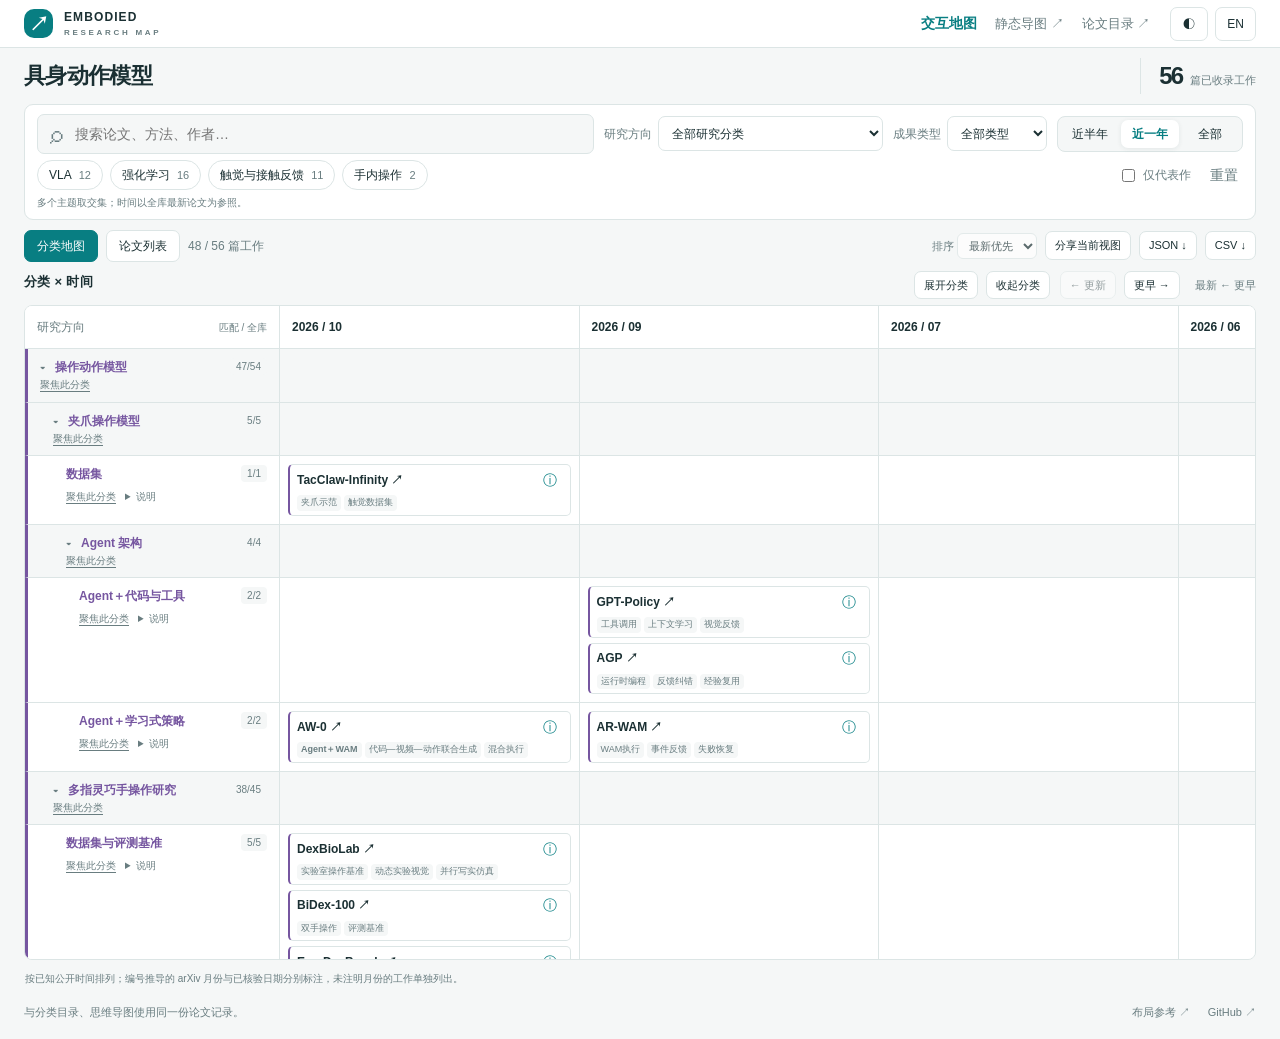
==== site/index.html @ ee086beb "Add ten research papers and synchronize catalog, taxonomy and maps" ====
<!doctype html>
<html lang="zh-CN">
<head>
<meta charset="utf-8">
<meta name="viewport" content="width=device-width, initial-scale=1">
<meta name="description" content="Explore embodied action research by category, publication time and topic.">
<title>具身动作模型 · Interactive Map</title>
<link rel="stylesheet" href="style.css?v=629d9f12253abc7c">
<script defer src="map-data.js?v=629d9f12253abc7c"></script>
<script defer src="map-core.js?v=629d9f12253abc7c"></script>
<script defer src="app.js?v=629d9f12253abc7c"></script>
</head>
<body>
<header class="masthead">
  <a class="brand" href="index.html"><span class="brand-mark" aria-hidden="true">↗</span><span>EMBODIED<span class="brand-sub">RESEARCH MAP</span></span></a>
  <nav aria-label="Views"><span class="nav-current" id="nav-map">交互地图</span><a id="static-map" href="mindmap_cn.svg">静态导图 ↗</a><a id="catalog-link" href="https://github.com/ZGCA-HMI-Lab/Embodied-Agent-Research-Map/blob/main/catalog/README_cn.md">论文目录 ↗</a></nav>
  <div class="utilities"><button id="theme" type="button" aria-label="切换深浅主题">◐</button><button id="language" type="button">EN</button></div>
</header>
<main>
  <section class="intro" aria-labelledby="title">
    <div><h1 id="title">具身动作模型</h1><p id="subtitle">沿时间探索研究方向，从论文看见方法。</p></div>
    <div class="collection-stat"><strong id="total">—</strong><span id="total-label">篇已收录工作</span></div>
  </section>
  <section class="filters" aria-label="筛选论文" id="filter-panel">
    <div class="filter-top">
      <label class="search-box"><span aria-hidden="true">⌕</span><input type="search" id="search" placeholder="搜索论文、方法、作者…" aria-label="搜索论文"></label>
      <label class="kind-box category-box"><span id="category-label">研究分类</span><select id="category"></select></label>
      <label class="kind-box"><span id="kind-label">成果类型</span><select id="kind" aria-label="成果类型"></select></label>
      <div class="range" role="group" id="range-buttons" aria-label="时间范围"></div>
    </div>
    <div class="filter-bottom"><div class="topics" id="topics" role="group" aria-label="主题筛选"></div><label class="representatives"><input id="representatives" type="checkbox"><span id="representatives-label">仅代表作</span></label><button id="reset" class="text-button" type="button">重置</button></div>
    <div id="active-filters" class="active-filters"></div>
    <p class="filter-hint" id="filter-hint">多个主题取交集；时间以全库最新论文为参照。</p>
  </section>
  <section class="map-section" aria-labelledby="map-heading">
    <div class="map-toolbar">
      <div class="view-tabs" role="group" aria-label="View"><button id="view-map" data-view="map">分类地图</button><button id="view-list" data-view="list">论文列表</button><span id="result-count" role="status" aria-live="polite"></span></div>
      <div class="map-actions"><label><span id="sort-label">排序</span> <select id="sort"></select></label><button id="share">分享当前视图</button><button data-export="json">JSON ↓</button><button data-export="csv">CSV ↓</button></div>
    </div>
    <div class="category-context"><div><h2 id="map-heading">分类 × 时间</h2><p id="category-description"></p></div><button id="overview">返回总览</button></div>
    <div id="map-controls" class="map-toolbar compact-toolbar"><div class="map-actions"><button id="expand">展开分类</button><button id="collapse">收起分类</button></div><div class="map-actions"><button id="newer">← 更新</button><button id="earlier">更早 →</button><span id="time-direction">最新 ← 更早</span></div></div>
    <p id="state-notice" class="notice" hidden></p>
    <div class="timeline" id="timeline" tabindex="0" aria-label="按分类和时间排列的论文"></div>
    <div id="paper-list" class="paper-list" hidden></div>
    <button id="load-more" class="load-more" hidden></button>
    <p class="time-note" id="time-note"></p>
  </section>
</main>
<footer><span id="footer-note">与分类目录、思维导图使用同一份论文记录。</span><a href="https://github.com/ZGCA-HMI-Lab/Memory-in-World-Models#interactive-map" id="reference">布局参考 ↗</a><a id="repository" href="https://github.com/ZGCA-HMI-Lab/Embodied-Agent-Research-Map">GitHub ↗</a></footer>
<dialog id="detail" aria-labelledby="detail-title"><button type="button" id="close-detail" aria-label="关闭详情">×</button><div id="detail-content"></div></dialog>
<dialog id="share-dialog" aria-labelledby="share-title"><h2 id="share-title">分享链接</h2><p id="share-help"></p><textarea id="share-value" readonly rows="4"></textarea><button id="close-share">关闭</button></dialog>
<div id="toast" role="status" aria-live="polite"></div>
<noscript><p class="empty">交互地图需要 JavaScript。您仍可查看 <a href="mindmap_cn.svg">静态导图</a>。</p></noscript>
</body>
</html>
---- site/style.css ----
/* Category/time layout inspired by Memory-in-World-Models; maintained view assets. */
:root{color-scheme:light;--bg:#f5f7f7;--surface:#fff;--ink:#1b3033;--muted:#697d80;--line:#dce5e5;--teal:#087e82;--tint:#edf7f5;--shadow:0 12px 36px #183d3f10;--label-width:290px}
:root[data-theme=dark]{color-scheme:dark;--bg:#101c20;--surface:#18272c;--ink:#e6f0ef;--muted:#a3b9ba;--line:#31484d;--teal:#77d7cb;--tint:#203e40;--shadow:0 12px 36px #0003}
*{box-sizing:border-box}body{margin:0;background:var(--bg);color:var(--ink);font-family:-apple-system,BlinkMacSystemFont,"Segoe UI","PingFang SC","Microsoft YaHei",sans-serif;font-size:14px;line-height:1.5}button,input,select{font:inherit}button,a,input,select{touch-action:manipulation}button{cursor:pointer;color:inherit}a{color:var(--teal);text-decoration:none}a:hover{text-decoration:underline}button:focus-visible,a:focus-visible,input:focus-visible,select:focus-visible,.timeline:focus-visible{outline:3px solid var(--teal);outline-offset:3px}button:disabled{cursor:default;opacity:.45}button{border:1px solid var(--line);background:var(--surface);border-radius:7px;padding:7px 11px}button:hover{border-color:var(--teal)}
.masthead{height:82px;display:flex;align-items:center;gap:32px;padding:0 4vw;background:var(--surface);border-bottom:1px solid var(--line)}.brand{display:flex;align-items:center;gap:11px;color:var(--ink);font-size:15px;font-weight:750;letter-spacing:1.1px;line-height:1.2}.brand:hover{text-decoration:none}.brand-mark{display:grid;place-items:center;width:38px;height:38px;border-radius:10px;background:var(--teal);color:var(--surface);font-size:26px;letter-spacing:0}.brand-sub{display:block;font-size:9px;letter-spacing:2.7px;margin-top:4px;color:var(--muted)}nav{display:flex;gap:26px;margin-left:auto;align-items:center}nav a{color:var(--muted);font-size:13px}.nav-current{color:var(--teal);font-weight:650}.utilities{display:flex;gap:7px}.utilities button{min-width:38px;font-size:12px}
main{max-width:1800px;padding:35px 4vw 20px;margin:auto}.intro{display:flex;align-items:center;justify-content:space-between;margin-bottom:27px;gap:20px}.eyebrow{color:var(--teal);font-size:10px;font-weight:700;letter-spacing:2.3px;margin-bottom:8px}h1{font-size:32px;letter-spacing:-.7px;line-height:1.25;margin:0;font-weight:700}.intro p{color:var(--muted);margin:10px 0 0;font-size:14px}.collection-stat{display:flex;align-items:baseline;gap:12px;border-left:1px solid var(--line);padding-left:28px}.collection-stat strong{font-size:42px;font-weight:600;letter-spacing:-2px}.collection-stat span{color:var(--muted);font-size:12px}
.filters{background:var(--surface);border:1px solid var(--line);border-radius:12px;padding:18px 20px;box-shadow:var(--shadow);margin-bottom:27px}.filter-top,.filter-bottom{display:flex;align-items:center;gap:14px;flex-wrap:wrap}.search-box{display:flex;align-items:center;gap:10px;flex:1;min-width:220px;border:1px solid var(--line);border-radius:7px;padding:0 12px;background:var(--bg)}.search-box>span{font-size:25px;color:var(--muted)}.search-box input{width:100%;border:0;background:transparent;color:var(--ink);height:39px;outline-offset:0}.kind-box{display:flex;gap:10px;align-items:center;color:var(--muted);font-size:12px}.kind-box select{height:40px;min-width:118px;background:var(--surface);color:var(--ink);border:1px solid var(--line);border-radius:7px;padding:0 9px}.range{display:flex;background:var(--bg);padding:3px;border:1px solid var(--line);border-radius:8px;gap:2px}.range button{border:0;background:transparent;font-size:12px;min-width:58px;padding:7px 9px}.range button[aria-pressed=true]{background:var(--surface);box-shadow:0 1px 5px #183d3f16;color:var(--teal);font-weight:650}.filter-bottom{margin-top:15px}.topics{display:flex;flex-wrap:wrap;gap:7px;flex:1}.topic{font-size:12px;padding:5px 11px;border-radius:20px}.topic span{margin-left:7px;color:var(--muted);font-size:11px}.topic[aria-pressed=true]{background:var(--tint);border-color:var(--teal);color:var(--teal)}.representatives{color:var(--muted);font-size:12px;display:flex;align-items:center;gap:5px;white-space:nowrap}input[type=checkbox]{accent-color:var(--teal)}.text-button{border:0;color:var(--muted);padding:5px}.filter-hint{font-size:11px;color:var(--muted);margin:11px 0 0}
.map-toolbar{display:flex;justify-content:space-between;align-items:center;gap:15px;margin-bottom:12px}.map-toolbar>div{display:flex;align-items:center;gap:12px}h2{font-size:15px;letter-spacing:.3px;margin:0}#result-count{font-size:12px;color:var(--muted)}.map-actions button{font-size:11px;padding:5px 9px}.map-actions span{font-size:11px;color:var(--muted);margin-left:7px}.timeline{max-height:72vh;overflow:auto;border:1px solid var(--line);border-radius:10px;background:var(--surface);position:relative;box-shadow:var(--shadow)}.grid{display:grid;min-width:100%;width:max-content;grid-template-columns:var(--label-width) repeat(var(--columns),minmax(270px,1fr))}.corner,.month{position:sticky;top:0;background:var(--surface);z-index:3;border-bottom:1px solid var(--line);padding:13px 17px;color:var(--muted);min-height:51px;font-size:12px}.corner{left:0;z-index:5;border-right:1px solid var(--line);display:flex;align-items:center;justify-content:space-between}.corner span{font-size:10px;text-transform:uppercase;letter-spacing:1px}.month{display:flex;justify-content:space-between;gap:8px;align-items:center;border-right:1px solid var(--line)}.month strong{color:var(--ink);font-size:13px}.month button{border:0;background:var(--tint);padding:3px 7px;font-size:10px;color:var(--teal)}.row-label{position:sticky;left:0;z-index:2;background:var(--surface);border-right:1px solid var(--line);border-bottom:1px solid var(--line);display:flex;align-items:flex-start;gap:7px;padding:13px 13px 13px calc(12px + var(--depth)*14px);min-width:0}.row-label button{background:transparent;border:0;padding:0;display:flex;text-align:left;gap:7px;align-items:baseline;line-height:1.55;width:100%;font-size:12px}.row-label .name{flex:1;overflow-wrap:anywhere}.row-label .count{color:var(--muted);font-size:10px;padding:1px 6px;background:var(--bg);border-radius:4px}.caret{color:var(--muted);width:9px;flex:none;font-size:10px}.group-label{background:var(--tint);font-weight:650}.cell{padding:11px;display:flex;flex-direction:column;gap:8px;min-height:49px;border-bottom:1px solid var(--line);border-right:1px solid var(--line);min-width:0}.cell.group-cell{background:var(--tint);padding:0;min-height:49px}.empty-cell{color:var(--line);align-items:center;justify-content:center;font-size:11px}.paper{display:block;text-align:left;width:100%;border-radius:7px;padding:10px 11px;border:1px solid var(--line);border-left:3px solid var(--teal);background:var(--surface);transition:background .12s}.paper:hover{background:var(--tint);box-shadow:0 3px 10px #183d3f0b}.paper-name{display:block;font-weight:650;font-size:13px;overflow-wrap:anywhere}.paper-tags{display:flex;gap:4px;flex-wrap:wrap;margin-top:7px}.paper-tags span{font-size:10px;color:var(--muted);background:var(--bg);border-radius:4px;padding:2px 5px}.paper-meta{display:flex;justify-content:space-between;gap:8px;margin-top:7px;font-size:10px;color:var(--muted)}.paper[data-kind=benchmark]{border-left-color:#7e93c0}.paper[data-kind=dataset]{border-left-color:#c5a36e}.paper[data-kind=tool]{border-left-color:#a68bbb}.time-note{font-size:11px;color:var(--muted);margin:11px 1px 0}.empty{padding:65px 20px;text-align:center;color:var(--muted)}.empty strong{display:block;font-size:19px;color:var(--ink);margin-bottom:8px}
footer{max-width:1800px;margin:auto;padding:0 4vw 26px;display:flex;gap:18px;color:var(--muted);font-size:11px}footer span{flex:1}footer a{color:var(--muted)}dialog{color:var(--ink);background:var(--surface);border:1px solid var(--line);border-radius:14px;width:680px;max-width:calc(100vw - 28px);max-height:88vh;padding:32px;box-shadow:0 25px 100px #0003}dialog::backdrop{background:#132b3570;backdrop-filter:blur(2px)}#close-detail{position:absolute;right:14px;top:12px;border:0;font-size:25px;line-height:1;padding:5px 9px;background:transparent}.detail-path{font-size:11px;color:var(--teal);margin:0 24px 12px 0}.detail-name{font-size:12px;color:var(--muted);margin-bottom:7px}.detail-title{font-size:23px;line-height:1.4;letter-spacing:-.3px;padding-right:10px;margin-bottom:10px}.detail-authors{font-size:13px;color:var(--muted);margin-bottom:16px}.detail-tags{display:flex;flex-wrap:wrap;gap:5px;margin:13px 0}.detail-tags span{border-radius:4px;background:var(--tint);color:var(--teal);padding:3px 7px;font-size:11px}.detail-block{border-top:1px solid var(--line);padding-top:16px;margin-top:18px;font-size:13px;line-height:1.85;overflow-wrap:anywhere}.detail-block h3{font-size:12px;color:var(--muted);margin:0 0 8px}.detail-block p{margin:0}.fact{margin-bottom:13px}.fact strong{color:var(--teal)}.detail-links{display:flex;flex-wrap:wrap;gap:8px;margin-top:22px}.detail-links a{border:1px solid var(--line);border-radius:6px;padding:7px 11px;font-size:12px}.detail-provenance{font-size:11px;color:var(--muted);line-height:1.7;margin-top:17px}
@media(min-width:1500px){:root{--label-width:320px}.grid{grid-template-columns:var(--label-width) repeat(var(--columns),minmax(300px,1fr))}}
@media(max-width:760px){:root{--label-width:205px}.masthead{padding:0 18px;height:auto;min-height:73px;gap:15px;flex-wrap:wrap;padding-top:14px;padding-bottom:14px}.brand{font-size:12px}.brand-mark{width:30px;height:30px;font-size:22px}.brand-sub{font-size:8px}.utilities{margin-left:auto}nav{order:3;margin-left:0;width:100%;gap:22px}main{padding:25px 16px 18px}.intro{margin-bottom:20px}h1{font-size:26px}.intro p{font-size:12px}.eyebrow{font-size:8px;letter-spacing:1.5px}.collection-stat{padding-left:13px;display:block;text-align:center}.collection-stat strong{display:block;font-size:32px}.collection-stat span{font-size:10px;white-space:nowrap}.filters{padding:13px;margin-bottom:20px}.search-box{flex-basis:100%}.filter-top{gap:10px}.kind-box{font-size:11px}.kind-box select{min-width:100px}.range{margin-left:auto}.range button{min-width:45px;font-size:11px;padding:7px}.filter-bottom{gap:9px}.topics{flex-basis:100%}.representatives{flex:1}.map-toolbar{align-items:flex-start;flex-wrap:wrap}.map-actions{flex-wrap:wrap;gap:6px!important}.map-actions span{margin:0}.grid{grid-template-columns:var(--label-width) repeat(var(--columns),250px)}.row-label{padding-left:calc(7px + var(--depth)*8px);padding-right:8px}.row-label button{font-size:11px}.timeline{max-height:70vh}.cell{padding:8px}.paper{padding:9px}.paper-name{font-size:12px}footer{padding:0 16px 20px;flex-wrap:wrap;gap:10px}footer span{flex-basis:100%}dialog{padding:25px 20px}.detail-title{font-size:20px}}

.paper-name{color:var(--teal)}.paper-details{margin-top:9px;padding:4px 8px;font-size:11px;color:var(--teal);background:var(--tint)}.detail-links{margin:12px 0 16px}.detail-title a{color:inherit}.detail-title a:hover{color:var(--teal)}

/* Navigation refresh: compact overview, shared map/list filters. */
[hidden]{display:none!important}
:root{--label-width:255px}
.masthead{height:58px;padding:0 24px;gap:20px}.brand{font-size:12px}.brand-mark{width:29px;height:29px;font-size:20px}.brand-sub{font-size:8px}.masthead nav{gap:18px}
main{max-width:none;padding:18px 24px 12px}.intro{margin-bottom:14px;gap:16px}.intro h1{font-size:25px}.intro p{font-size:12px;margin-top:3px}.collection-stat{gap:8px;padding-left:18px}.collection-stat strong{font-size:28px}.collection-stat span{font-size:11px}
.filters{padding:12px 14px;margin-bottom:14px;border-radius:9px;box-shadow:none}.filter-top{gap:10px}.search-box{min-width:190px}.search-box input{height:34px}.kind-box{gap:6px}.kind-box select{height:35px;min-width:100px;max-width:320px}.category-box select{width:225px}.filter-bottom{margin-top:9px}.filter-hint{font-size:10px;margin:6px 0 0}.range button{padding:5px 8px}.active-filters{display:flex;gap:6px;flex-wrap:wrap;margin-top:7px}.active-filters:empty{display:none}.active-filters button{padding:2px 7px;font-size:10px;color:var(--teal);background:var(--tint);max-width:100%;overflow-wrap:anywhere}
.map-toolbar{gap:10px;margin-bottom:9px;flex-wrap:wrap}.map-toolbar>div{gap:8px}.view-tabs button{font-size:12px;padding:6px 12px}.view-tabs button[aria-pressed=true]{background:var(--teal);border-color:var(--teal);color:var(--surface)}.map-actions label{font-size:11px;color:var(--muted)}select{border:1px solid var(--line);border-radius:6px;background:var(--surface);color:var(--ink);padding:5px 7px;max-width:100%}.category-context{display:flex;gap:15px;justify-content:space-between;align-items:center;margin:8px 0}.category-context h2{font-size:13px}.category-context p{font-size:11px;color:var(--muted);margin:3px 0;max-width:950px}.category-context button{font-size:11px;white-space:nowrap}.compact-toolbar{margin:8px 0}.timeline{max-height:calc(100dvh - 300px);min-height:180px;border-radius:8px;box-shadow:none}.grid{grid-template-columns:var(--label-width) repeat(var(--columns),minmax(205px,1fr))}.corner,.month{padding:10px 12px;min-height:43px}.corner small{font-size:10px}.month strong{font-size:12px}
.row-label{display:block;padding:12px 12px 12px calc(12px + var(--depth)*13px);border-left:3px solid var(--branch);background:var(--surface)}.row-heading{display:flex;align-items:flex-start;gap:8px}.row-heading .node-name{display:flex;align-items:baseline;gap:6px;flex:1;font-size:12px;font-weight:650;line-height:1.5;color:var(--branch);text-align:left;overflow-wrap:anywhere;min-width:0}.row-heading .count{flex:none;font-size:10px}.row-tools{display:flex;align-items:baseline;gap:9px;margin-top:6px}.row-tools button{display:inline-block;width:auto;color:var(--muted);font-size:10px;text-decoration:underline;text-underline-offset:3px}.row-tools details{font-size:10px;color:var(--muted)}.row-tools summary{cursor:pointer}.row-tools p{line-height:1.6;margin:5px 0}.row-label small{display:block;font-size:10px;color:var(--muted);margin-top:7px}.expanded-label{padding-top:7px;padding-bottom:7px;background:var(--bg)}.expanded-label .row-tools{margin-top:1px}.cell.group-cell{min-height:35px;background:var(--bg)}.cell{padding:8px;gap:5px;min-height:45px}.paper{padding:6px 8px;border-radius:5px;border-left:2px solid var(--branch);box-shadow:none}.paper-top{display:flex;align-items:center;gap:7px}.paper-name{font-size:12px;flex:1;color:var(--ink);line-height:1.4}.paper-tags{margin-top:4px;gap:3px}.paper-tags span{font-size:9px;padding:1px 4px;color:var(--muted)}.paper-details{margin:0;font-size:14px;padding:0 5px;min-width:26px;min-height:26px;background:transparent;border:0;flex:none}.more{align-self:flex-start;border-style:dashed;font-size:11px;padding:3px 9px;color:var(--muted);margin:3px 0}.paper:hover{box-shadow:none;background:var(--tint)}
.paper-list{display:grid;grid-template-columns:repeat(auto-fit,minmax(350px,1fr));gap:12px;align-items:start}.list-paper{background:var(--surface);border:1px solid var(--line);border-radius:9px;padding:16px;min-width:0}.list-path{font-size:10px;line-height:1.6;color:var(--muted);margin-bottom:9px}.list-title{display:flex;gap:12px;justify-content:space-between;align-items:baseline}.list-title>a{font-weight:650;font-size:15px}.list-title>span{font-size:10px;color:var(--muted);white-space:nowrap}.list-paper .paper-tags span{font-size:10px}.list-paper p{font-size:12px;line-height:1.85;overflow-wrap:anywhere}.list-paper>button{font-size:11px;color:var(--teal)}.load-more{display:block;margin:18px auto}.paper-list .empty{grid-column:1/-1}.notice{font-size:12px;border-left:3px solid var(--teal);background:var(--tint);padding:9px 12px}.detail-toolbar{display:flex;align-items:center;justify-content:space-between;gap:10px;margin-top:18px}.detail-toolbar button{font-size:12px}.detail-toolbar span{font-size:11px;color:var(--muted)}.detail-title{margin-top:6px}.detail-path{overflow-wrap:anywhere}.detail-links a{padding:5px 9px}#share-value{width:100%;margin:15px 0;padding:10px;border:1px solid var(--line);background:var(--bg);color:var(--ink);overflow-wrap:anywhere}#toast:not(:empty){position:fixed;z-index:20;bottom:20px;left:50%;transform:translateX(-50%);background:var(--ink);color:var(--surface);border-radius:8px;padding:10px 18px;font-size:12px;box-shadow:var(--shadow)}
footer{max-width:none;padding:6px 24px 18px}.time-note{font-size:10px}
:root[data-theme=dark] .node-name{color:var(--ink)}
@media(max-width:1050px){.category-box select{width:190px}.filter-top .search-box{flex-basis:100%}.timeline{max-height:calc(100dvh - 340px)}}
@media(max-width:760px){:root{--label-width:190px}.masthead{height:auto;min-height:54px;padding:10px 14px;gap:10px}.masthead nav{width:100%;gap:15px;order:3}.masthead nav a,.nav-current{font-size:11px}main{padding:15px 12px 10px}.intro h1{font-size:22px}.intro p{font-size:11px}.collection-stat{padding-left:10px}.collection-stat strong{font-size:25px}.filters{padding:10px}.kind-box{flex:1;min-width:0}.category-box{flex-basis:100%}.category-box select{width:100%;max-width:none;flex:1;min-width:0}.range{margin-left:0}.map-actions{flex-wrap:wrap}.map-actions button{min-height:32px}.filter-hint{font-size:10px}.grid{grid-template-columns:var(--label-width) repeat(var(--columns),225px)}.timeline{max-height:65dvh}.row-label{padding-left:calc(7px + var(--depth)*7px);padding-right:7px}.row-heading .node-name{font-size:11px}.row-tools button{min-height:28px}.paper-list{grid-template-columns:minmax(0,1fr)}.list-title{flex-wrap:wrap;gap:5px}.list-paper{padding:13px}.list-paper p{font-size:13px}.category-context{align-items:flex-start}.category-context h2{font-size:12px}.detail-toolbar{flex-wrap:wrap}.detail-toolbar button{min-height:36px}footer{padding:5px 12px 18px}.active-filters button{min-height:28px}dialog{max-width:calc(100vw - 16px)}}
/* Keep the overview visible on laptop screens. */
@media(min-width:761px){
 .masthead{height:48px}main{padding-top:10px}.intro{margin-bottom:10px}.intro h1{font-size:22px}.intro p{display:none}.collection-stat strong{font-size:24px}
 .filters{padding:9px 12px;margin-bottom:10px}.filter-bottom{margin-top:6px}.filter-hint{margin-top:4px}.active-filters{margin-top:5px}
 .category-context{display:inline-flex;max-width:70%;margin:0 0 6px}.category-context p{display:none}.compact-toolbar{float:right;margin:0 0 6px}.timeline{clear:both;max-height:calc(100dvh - 245px)}
 .paper{padding:4px 7px}.paper-details{min-height:22px}.row-label{padding-top:9px;padding-bottom:9px}
}
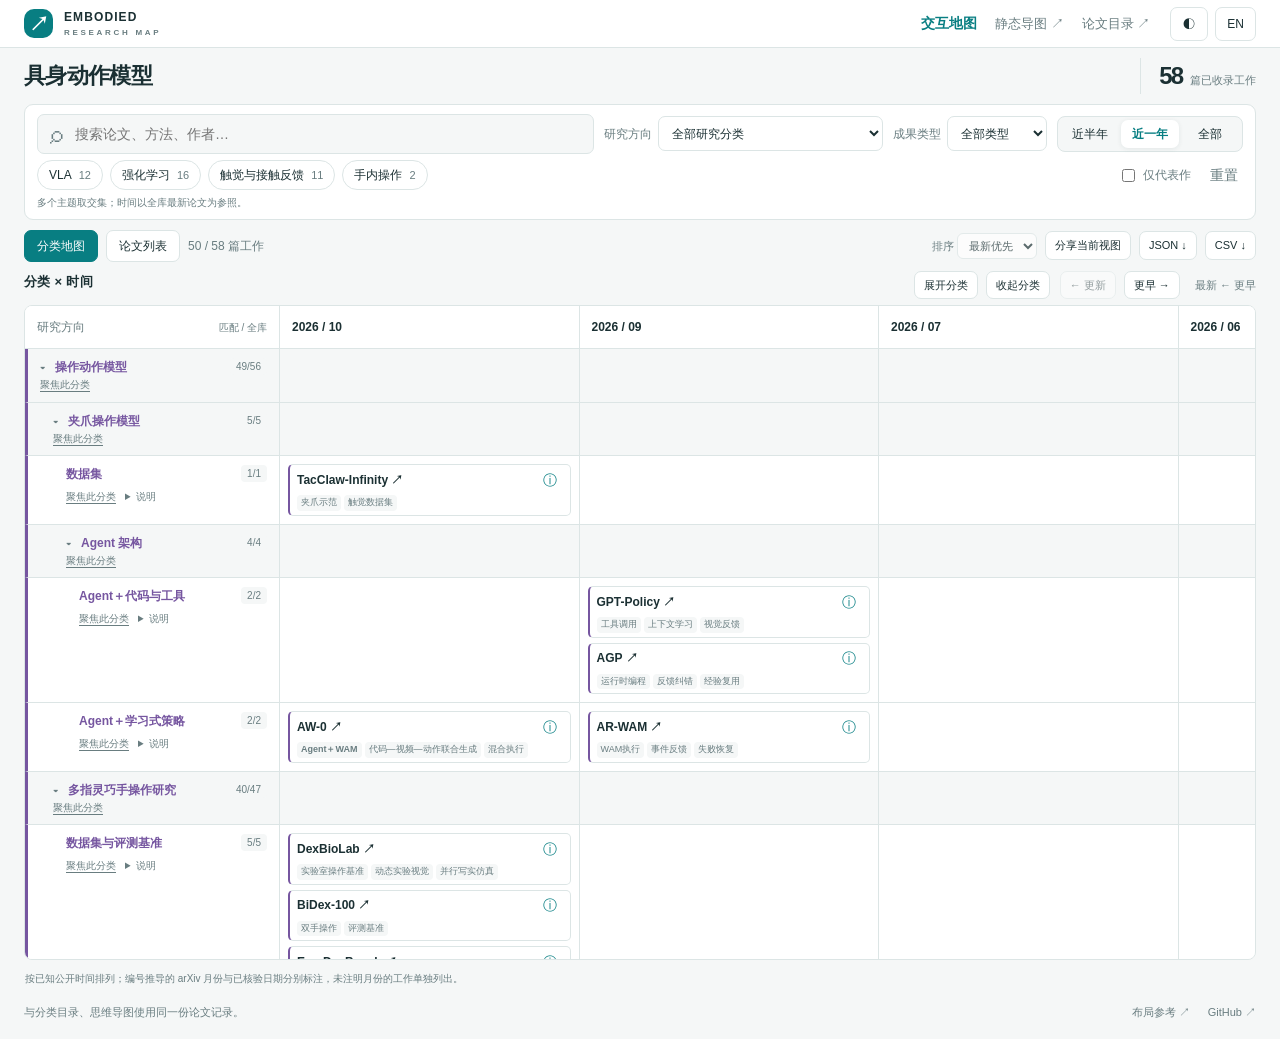
==== commit ac1e78f6: "Add BLaDA and AdaRoboVLG with synchronized research maps" ====
--- a/site/index.html
+++ b/site/index.html
@@ -5,10 +5,10 @@
 <meta name="viewport" content="width=device-width, initial-scale=1">
 <meta name="description" content="Explore embodied action research by category, publication time and topic.">
 <title>具身动作模型 · Interactive Map</title>
-<link rel="stylesheet" href="style.css?v=629d9f12253abc7c">
-<script defer src="map-data.js?v=629d9f12253abc7c"></script>
-<script defer src="map-core.js?v=629d9f12253abc7c"></script>
-<script defer src="app.js?v=629d9f12253abc7c"></script>
+<link rel="stylesheet" href="style.css?v=f042a06f4cb3581e">
+<script defer src="map-data.js?v=f042a06f4cb3581e"></script>
+<script defer src="map-core.js?v=f042a06f4cb3581e"></script>
+<script defer src="app.js?v=f042a06f4cb3581e"></script>
 </head>
 <body>
 <header class="masthead">
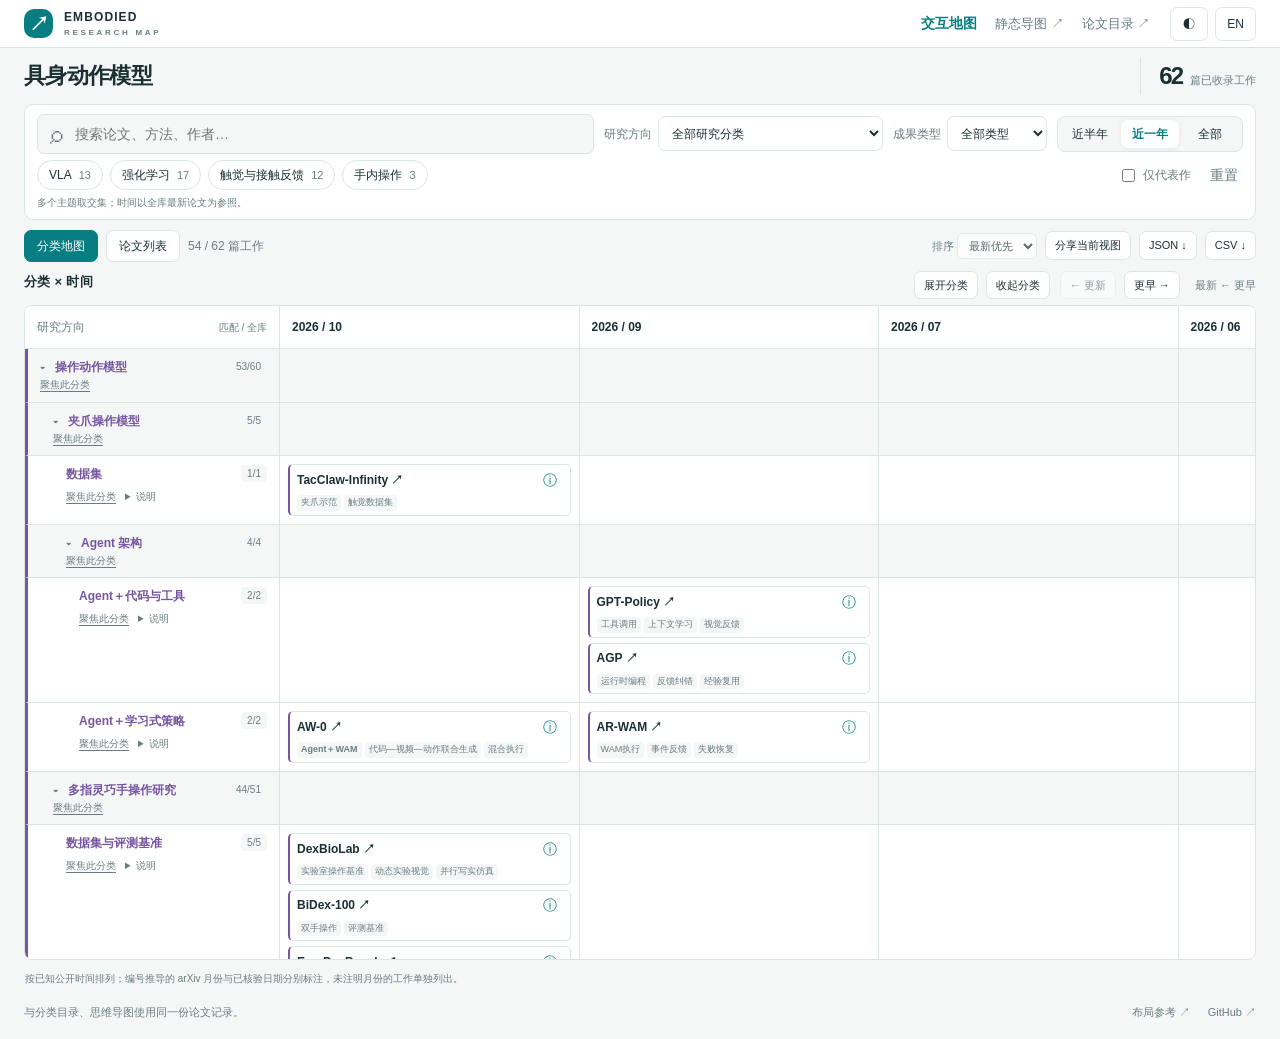
==== commit 3b49bbec: "Add four dexterous policy papers and synchronized research maps" ====
--- a/site/index.html
+++ b/site/index.html
@@ -5,10 +5,10 @@
 <meta name="viewport" content="width=device-width, initial-scale=1">
 <meta name="description" content="Explore embodied action research by category, publication time and topic.">
 <title>具身动作模型 · Interactive Map</title>
-<link rel="stylesheet" href="style.css?v=f042a06f4cb3581e">
-<script defer src="map-data.js?v=f042a06f4cb3581e"></script>
-<script defer src="map-core.js?v=f042a06f4cb3581e"></script>
-<script defer src="app.js?v=f042a06f4cb3581e"></script>
+<link rel="stylesheet" href="style.css?v=68f095e64b35f2bc">
+<script defer src="map-data.js?v=68f095e64b35f2bc"></script>
+<script defer src="map-core.js?v=68f095e64b35f2bc"></script>
+<script defer src="app.js?v=68f095e64b35f2bc"></script>
 </head>
 <body>
 <header class="masthead">
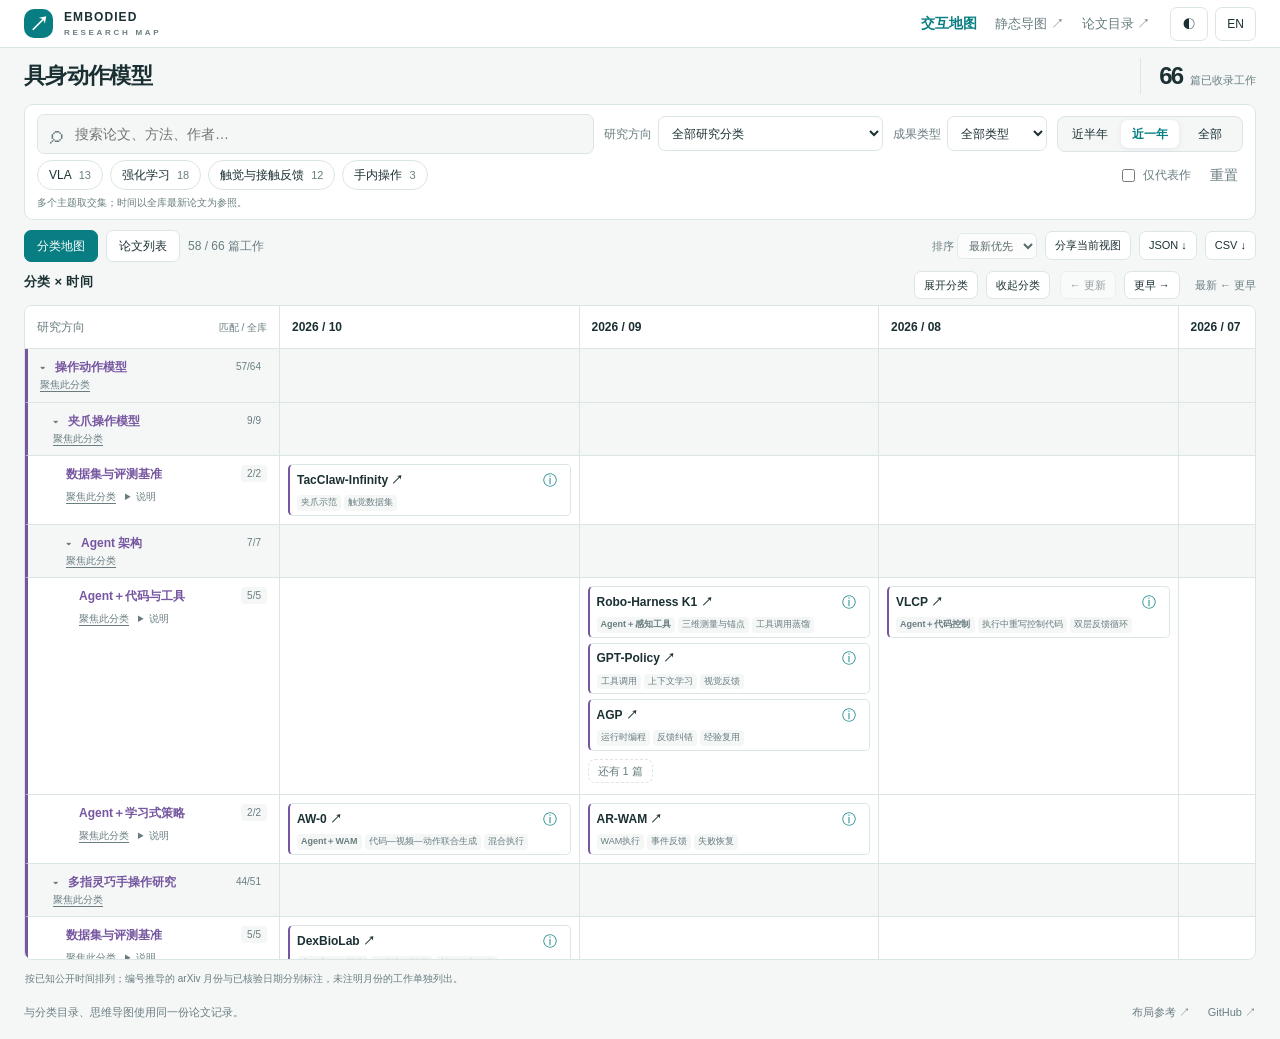
==== commit f5142e3e: "Add gripper agent papers and benchmark catalog" ====
--- a/site/index.html
+++ b/site/index.html
@@ -5,10 +5,10 @@
 <meta name="viewport" content="width=device-width, initial-scale=1">
 <meta name="description" content="Explore embodied action research by category, publication time and topic.">
 <title>具身动作模型 · Interactive Map</title>
-<link rel="stylesheet" href="style.css?v=68f095e64b35f2bc">
-<script defer src="map-data.js?v=68f095e64b35f2bc"></script>
-<script defer src="map-core.js?v=68f095e64b35f2bc"></script>
-<script defer src="app.js?v=68f095e64b35f2bc"></script>
+<link rel="stylesheet" href="style.css?v=299e3663c22286cb">
+<script defer src="map-data.js?v=299e3663c22286cb"></script>
+<script defer src="map-core.js?v=299e3663c22286cb"></script>
+<script defer src="app.js?v=299e3663c22286cb"></script>
 </head>
 <body>
 <header class="masthead">
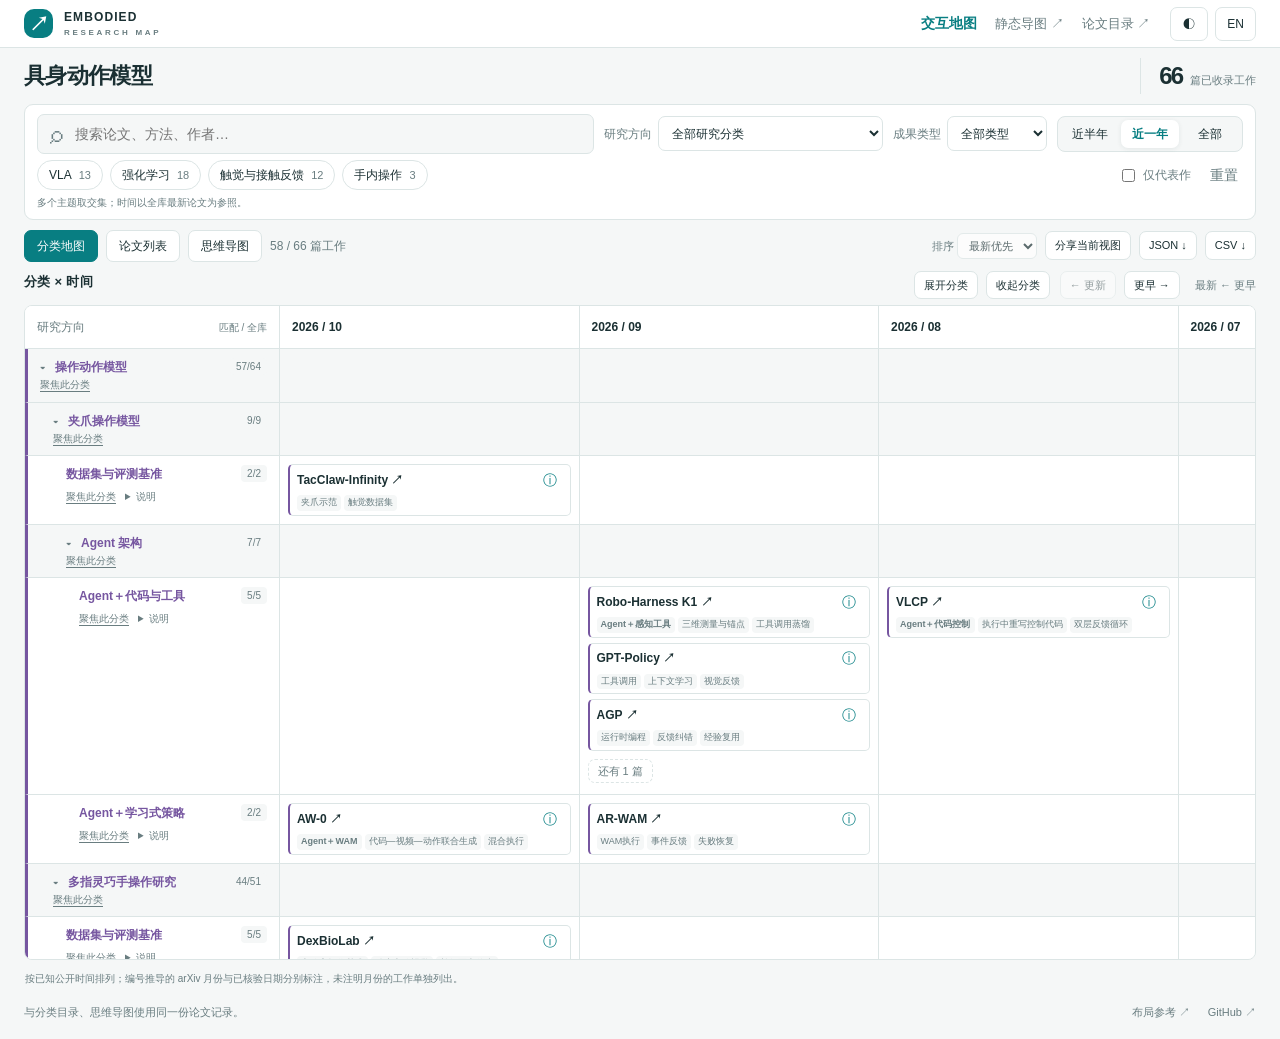
==== commit 384b1386: "Add focused mind map with compact subtree image exports Add category-rooted tree navigation with a c" ====
--- a/site/index.html
+++ b/site/index.html
@@ -5,10 +5,11 @@
 <meta name="viewport" content="width=device-width, initial-scale=1">
 <meta name="description" content="Explore embodied action research by category, publication time and topic.">
 <title>具身动作模型 · Interactive Map</title>
-<link rel="stylesheet" href="style.css?v=299e3663c22286cb">
-<script defer src="map-data.js?v=299e3663c22286cb"></script>
-<script defer src="map-core.js?v=299e3663c22286cb"></script>
-<script defer src="app.js?v=299e3663c22286cb"></script>
+<link rel="stylesheet" href="style.css?v=9c20a009399e840f">
+<script defer src="map-data.js?v=9c20a009399e840f"></script>
+<script defer src="map-core.js?v=9c20a009399e840f"></script>
+<script defer src="tree-view.js?v=9c20a009399e840f"></script>
+<script defer src="app.js?v=9c20a009399e840f"></script>
 </head>
 <body>
 <header class="masthead">
@@ -34,13 +35,22 @@
   </section>
   <section class="map-section" aria-labelledby="map-heading">
     <div class="map-toolbar">
-      <div class="view-tabs" role="group" aria-label="View"><button id="view-map" data-view="map">分类地图</button><button id="view-list" data-view="list">论文列表</button><span id="result-count" role="status" aria-live="polite"></span></div>
+      <div class="view-tabs" role="group" aria-label="View"><button id="view-map" data-view="map">分类地图</button><button id="view-list" data-view="list">论文列表</button><button id="view-tree" data-view="tree">思维导图</button><span id="result-count" role="status" aria-live="polite"></span></div>
       <div class="map-actions"><label><span id="sort-label">排序</span> <select id="sort"></select></label><button id="share">分享当前视图</button><button data-export="json">JSON ↓</button><button data-export="csv">CSV ↓</button></div>
     </div>
     <div class="category-context"><div><h2 id="map-heading">分类 × 时间</h2><p id="category-description"></p></div><button id="overview">返回总览</button></div>
     <div id="map-controls" class="map-toolbar compact-toolbar"><div class="map-actions"><button id="expand">展开分类</button><button id="collapse">收起分类</button></div><div class="map-actions"><button id="newer">← 更新</button><button id="earlier">更早 →</button><span id="time-direction">最新 ← 更早</span></div></div>
     <p id="state-notice" class="notice" hidden></p>
     <div class="timeline" id="timeline" tabindex="0" aria-label="按分类和时间排列的论文"></div>
+    <section id="tree-panel" hidden aria-labelledby="view-tree">
+      <div class="tree-toolbar">
+        <nav id="tree-breadcrumbs" class="tree-breadcrumbs" aria-label="分类路径"></nav>
+        <div class="tree-tools"><button id="tree-up">返回上一级</button><button id="tree-zoom-out" aria-label="缩小">−</button><button id="tree-zoom-reset">100%</button><button id="tree-zoom-in" aria-label="放大">＋</button><button id="tree-fit">适应全图</button><button id="tree-export-svg" data-tree-export="svg">导出 SVG</button><button id="tree-export-png" data-tree-export="png">导出 PNG</button></div>
+      </div>
+      <div id="tree-children" class="tree-children"></div>
+      <p id="tree-hint" class="tree-hint"></p>
+      <div id="tree-canvas" class="tree-canvas" tabindex="0" role="region" aria-label="思维导图画布"></div>
+    </section>
     <div id="paper-list" class="paper-list" hidden></div>
     <button id="load-more" class="load-more" hidden></button>
     <p class="time-note" id="time-note"></p>
--- a/site/style.css
+++ b/site/style.css
@@ -32,3 +32,7 @@
  .category-context{display:inline-flex;max-width:70%;margin:0 0 6px}.category-context p{display:none}.compact-toolbar{float:right;margin:0 0 6px}.timeline{clear:both;max-height:calc(100dvh - 245px)}
  .paper{padding:4px 7px}.paper-details{min-height:22px}.row-label{padding-top:9px;padding-bottom:9px}
 }
+
+/* Compact, balanced mind-map; the preview and image exports share SVG text/layout. */
+.tree-toolbar{display:flex;align-items:center;justify-content:space-between;gap:10px;flex-wrap:wrap;margin:6px 0}.tree-breadcrumbs{margin:0;display:flex;gap:5px;flex-wrap:wrap;align-items:center;min-width:0}.tree-breadcrumbs button{font-size:11px;padding:4px 7px;color:var(--teal);overflow-wrap:anywhere;max-width:100%}.tree-breadcrumbs [aria-current=page]{background:var(--tint);border-color:var(--teal)}.tree-breadcrumbs span{color:var(--muted)}.tree-tools{display:flex;gap:5px;flex-wrap:wrap}.tree-tools button{font-size:11px;min-height:32px}.tree-hint{margin:6px 0 9px;color:var(--muted);font-size:11px}.tree-canvas{position:relative;clear:both;height:65dvh;min-height:320px;overflow:auto;border:1px solid var(--line);border-radius:9px;background:var(--surface);overscroll-behavior:contain}.tree-canvas:focus-visible{outline:3px solid var(--teal);outline-offset:3px}.tree-surface{position:relative}.tree-stage{position:absolute;top:0;left:0;transform-origin:top left}.tree-stage svg{display:block;overflow:visible}.tree-stage a{cursor:pointer}.tree-stage a:focus-visible{outline:2px solid var(--teal);outline-offset:2px}.tree-stage a:hover text{text-decoration:underline}.tree-stage .tree-category-link:hover rect{fill:var(--tint)}.tree-canvas>.empty{position:sticky;left:0;max-width:100%;padding:70px 20px}.tree-children{display:flex;align-items:center;flex-wrap:wrap;gap:6px;margin:8px 0}.tree-children:empty{display:none}.tree-children>span{color:var(--muted);font-size:11px;margin-right:3px}.tree-children button{font-size:11px;padding:4px 8px;border-radius:18px}.tree-children small{color:var(--muted);margin-left:5px}
+@media(max-width:760px){.view-tabs{flex-wrap:wrap}.tree-toolbar{align-items:flex-start}.tree-breadcrumbs{flex-basis:100%;order:0}.tree-tools{width:100%}.tree-tools button{min-height:36px}.tree-hint{font-size:11px;line-height:1.7}.tree-canvas{height:65dvh;min-height:320px}.tree-breadcrumbs button{min-height:32px}.tree-children button{min-height:34px}}
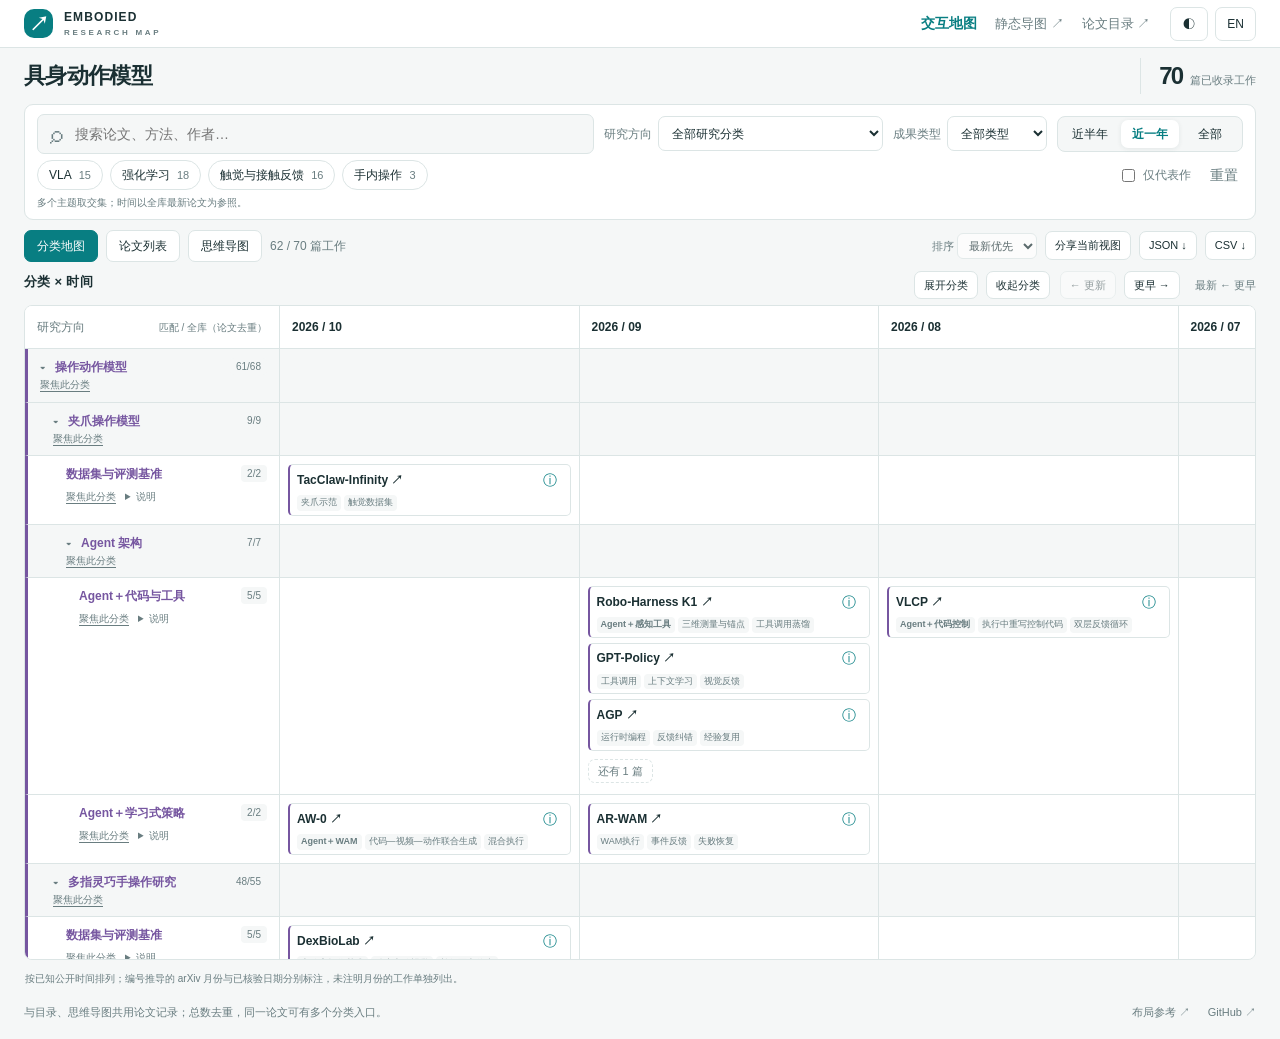
==== commit f59ba7a3: "Add tactile research branches and shared paper entries" ====
--- a/site/index.html
+++ b/site/index.html
@@ -5,11 +5,11 @@
 <meta name="viewport" content="width=device-width, initial-scale=1">
 <meta name="description" content="Explore embodied action research by category, publication time and topic.">
 <title>具身动作模型 · Interactive Map</title>
-<link rel="stylesheet" href="style.css?v=9c20a009399e840f">
-<script defer src="map-data.js?v=9c20a009399e840f"></script>
-<script defer src="map-core.js?v=9c20a009399e840f"></script>
-<script defer src="tree-view.js?v=9c20a009399e840f"></script>
-<script defer src="app.js?v=9c20a009399e840f"></script>
+<link rel="stylesheet" href="style.css?v=cec0ce6a339a5615">
+<script defer src="map-data.js?v=cec0ce6a339a5615"></script>
+<script defer src="map-core.js?v=cec0ce6a339a5615"></script>
+<script defer src="tree-view.js?v=cec0ce6a339a5615"></script>
+<script defer src="app.js?v=cec0ce6a339a5615"></script>
 </head>
 <body>
 <header class="masthead">
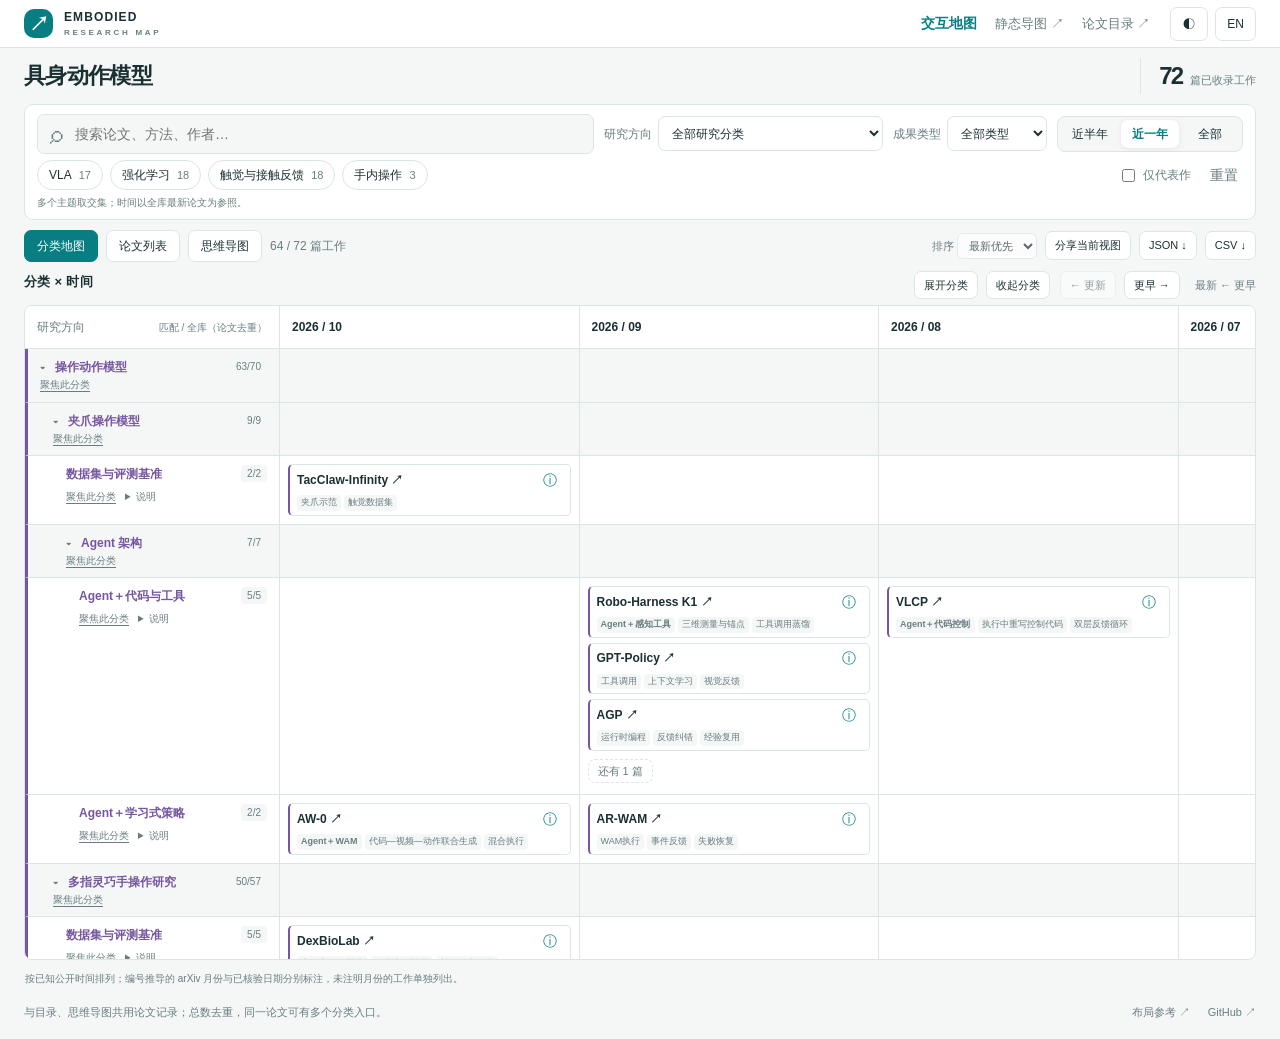
==== commit 57d05f58: "Add STAR and DeCAL tactile post-training papers" ====
--- a/site/index.html
+++ b/site/index.html
@@ -5,11 +5,11 @@
 <meta name="viewport" content="width=device-width, initial-scale=1">
 <meta name="description" content="Explore embodied action research by category, publication time and topic.">
 <title>具身动作模型 · Interactive Map</title>
-<link rel="stylesheet" href="style.css?v=cec0ce6a339a5615">
-<script defer src="map-data.js?v=cec0ce6a339a5615"></script>
-<script defer src="map-core.js?v=cec0ce6a339a5615"></script>
-<script defer src="tree-view.js?v=cec0ce6a339a5615"></script>
-<script defer src="app.js?v=cec0ce6a339a5615"></script>
+<link rel="stylesheet" href="style.css?v=bafa8ceb0048c968">
+<script defer src="map-data.js?v=bafa8ceb0048c968"></script>
+<script defer src="map-core.js?v=bafa8ceb0048c968"></script>
+<script defer src="tree-view.js?v=bafa8ceb0048c968"></script>
+<script defer src="app.js?v=bafa8ceb0048c968"></script>
 </head>
 <body>
 <header class="masthead">
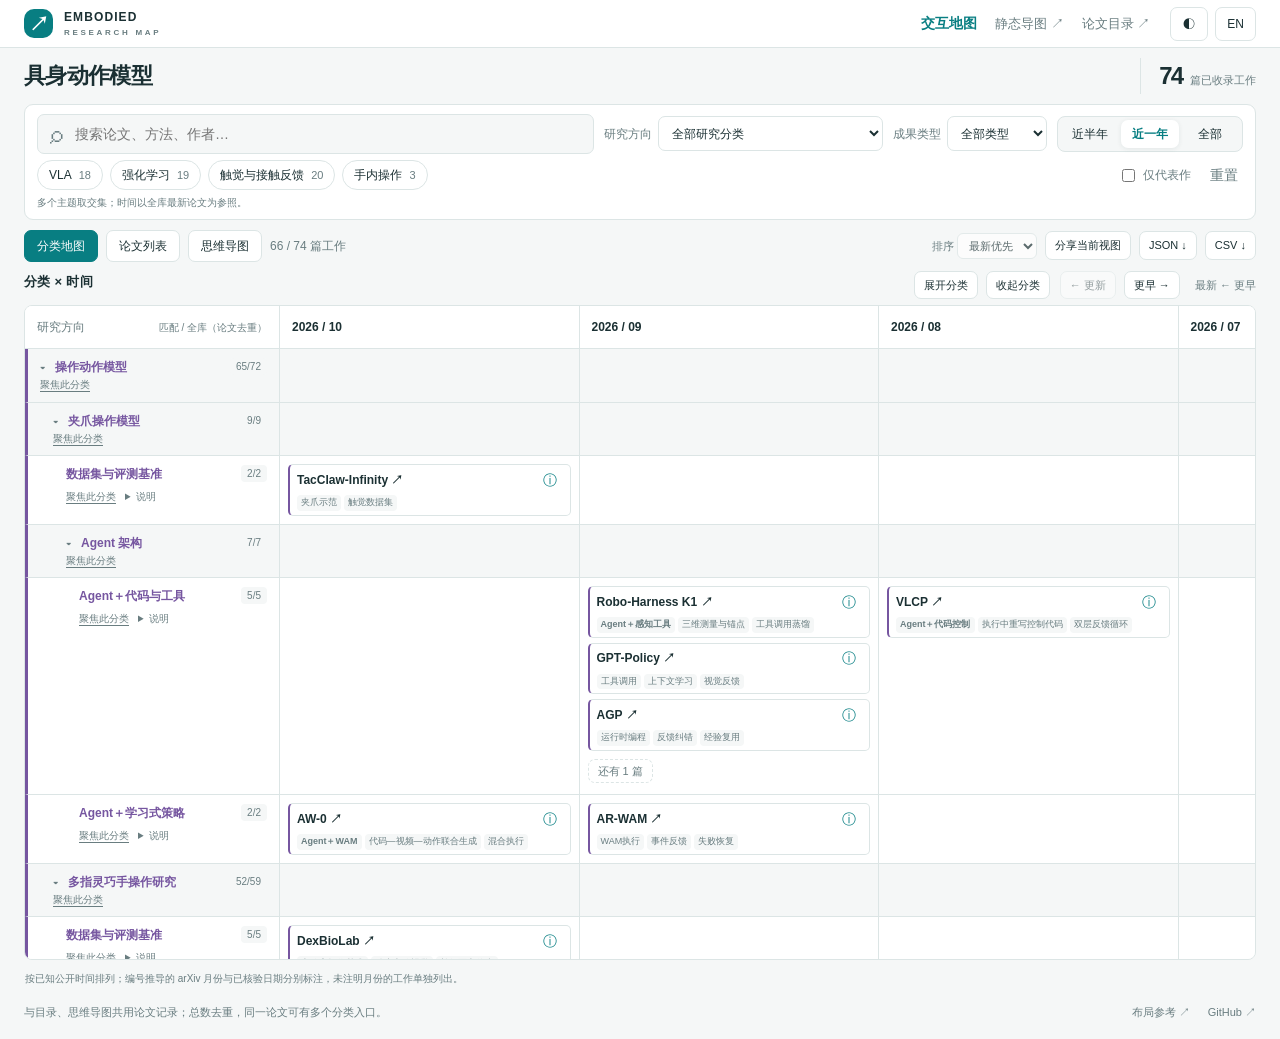
==== commit 423b0b4a: "Add AdvDex and Motus2 with tactile dataset and post-training entries" ====
--- a/site/index.html
+++ b/site/index.html
@@ -5,11 +5,11 @@
 <meta name="viewport" content="width=device-width, initial-scale=1">
 <meta name="description" content="Explore embodied action research by category, publication time and topic.">
 <title>具身动作模型 · Interactive Map</title>
-<link rel="stylesheet" href="style.css?v=bafa8ceb0048c968">
-<script defer src="map-data.js?v=bafa8ceb0048c968"></script>
-<script defer src="map-core.js?v=bafa8ceb0048c968"></script>
-<script defer src="tree-view.js?v=bafa8ceb0048c968"></script>
-<script defer src="app.js?v=bafa8ceb0048c968"></script>
+<link rel="stylesheet" href="style.css?v=68b2e6d779cd2435">
+<script defer src="map-data.js?v=68b2e6d779cd2435"></script>
+<script defer src="map-core.js?v=68b2e6d779cd2435"></script>
+<script defer src="tree-view.js?v=68b2e6d779cd2435"></script>
+<script defer src="app.js?v=68b2e6d779cd2435"></script>
 </head>
 <body>
 <header class="masthead">
